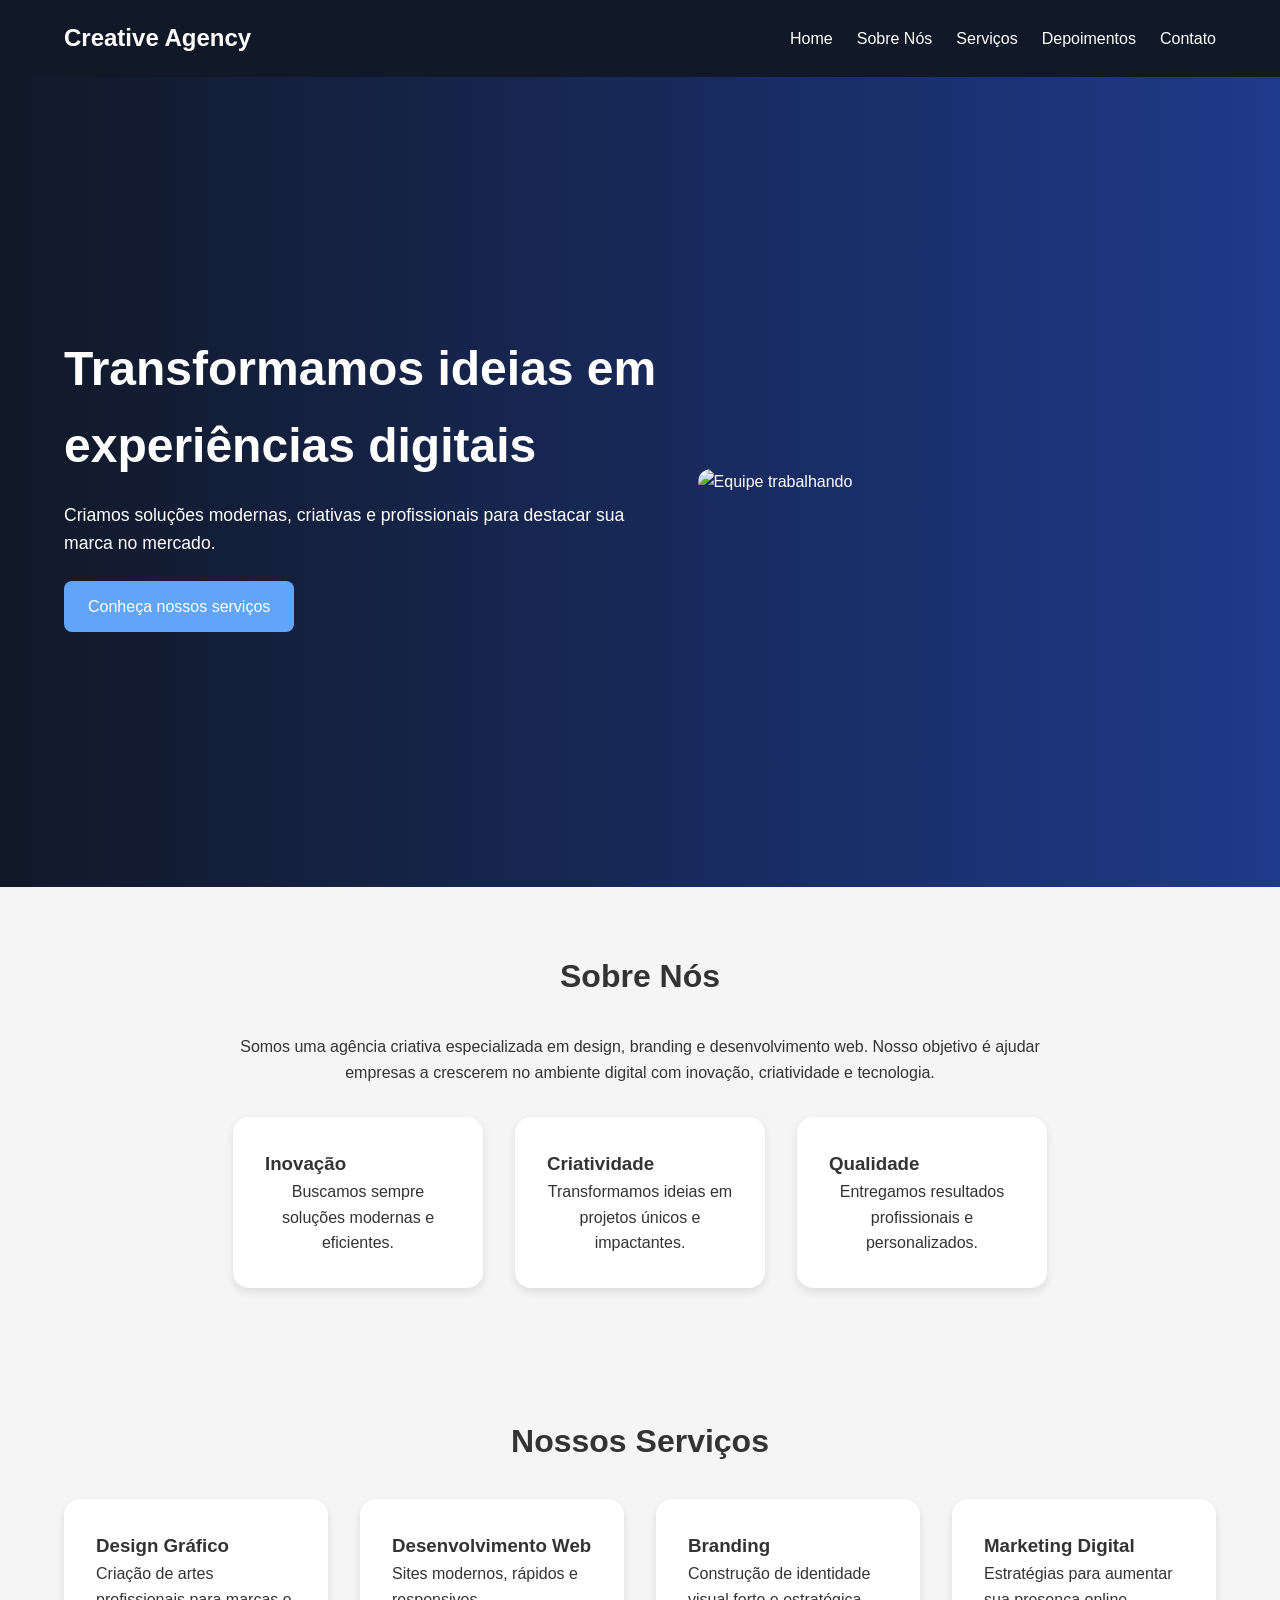
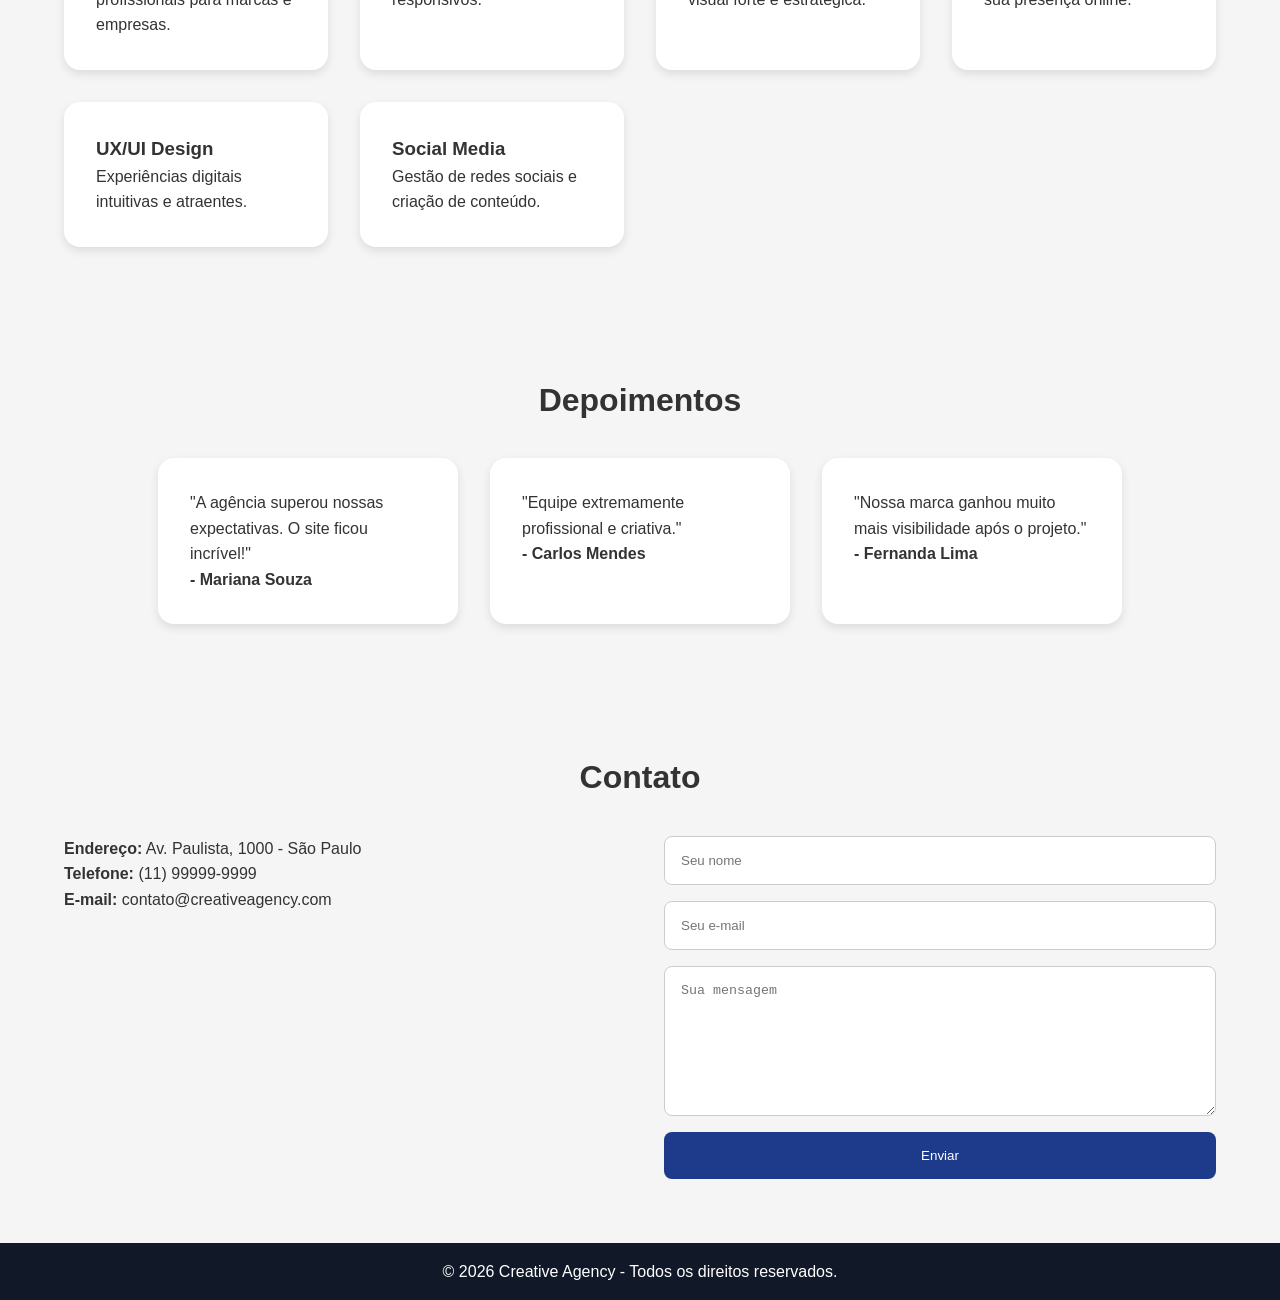
==== Nova pasta/index.html @ 71981bfc "Add files via upload" ====
<!-- index.html -->
<!DOCTYPE html>
<html lang="pt-BR">
<head>
  <meta charset="UTF-8">
  <meta name="viewport" content="width=device-width, initial-scale=1.0">
  <title>Creative Agency</title>
  <link rel="stylesheet" href="style.css"
</head>
<body>

 
  <header>
    <div class="logo">Creative Agency</div>

    <nav>
      <ul class="menu">
        <li><a href="#home">Home</a></li>
        <li><a href="#sobre">Sobre Nós</a></li>
        <li><a href="#servicos">Serviços</a></li>
        <li><a href="#depoimentos">Depoimentos</a></li>
        <li><a href="#contato">Contato</a></li>
      </ul>
    </nav>
  </header>

 
  <section id="home" class="banner">
    <div class="banner-texto">
      <h1>Transformamos ideias em experiências digitais</h1>
      <p>
        Criamos soluções modernas, criativas e profissionais para destacar sua marca no mercado.
      </p>
      <a href="#servicos" class="btn">Conheça nossos serviços</a>
    </div>

    <img 
      src="https://images.unsplash.com/photo-1522202176988-66273c2fd55f?w=800"
      srcset="
        https://images.unsplash.com/photo-1522202176988-66273c2fd55f?w=400 400w,
        https://images.unsplash.com/photo-1522202176988-66273c2fd55f?w=800 800w
      "
      sizes="(max-width: 768px) 100vw, 50vw"
      alt="Equipe trabalhando"
    >
  </section>


  <section id="sobre" class="sobre">
    <h2>Sobre Nós</h2>
    <p>
      Somos uma agência criativa especializada em design, branding e desenvolvimento web.
      Nosso objetivo é ajudar empresas a crescerem no ambiente digital com inovação,
      criatividade e tecnologia.
    </p>

    <div class="valores">
      <div class="card">
        <h3>Inovação</h3>
        <p>Buscamos sempre soluções modernas e eficientes.</p>
      </div>

      <div class="card">
        <h3>Criatividade</h3>
        <p>Transformamos ideias em projetos únicos e impactantes.</p>
      </div>

      <div class="card">
        <h3>Qualidade</h3>
        <p>Entregamos resultados profissionais e personalizados.</p>
      </div>
    </div>
  </section>


  <section id="servicos" class="servicos">
    <h2>Nossos Serviços</h2>

    <div class="grid-servicos">

      <div class="servico">
        <h3>Design Gráfico</h3>
        <p>Criação de artes profissionais para marcas e empresas.</p>
      </div>

      <div class="servico">
        <h3>Desenvolvimento Web</h3>
        <p>Sites modernos, rápidos e responsivos.</p>
      </div>

      <div class="servico">
        <h3>Branding</h3>
        <p>Construção de identidade visual forte e estratégica.</p>
      </div>

      <div class="servico">
        <h3>Marketing Digital</h3>
        <p>Estratégias para aumentar sua presença online.</p>
      </div>

      <div class="servico">
        <h3>UX/UI Design</h3>
        <p>Experiências digitais intuitivas e atraentes.</p>
      </div>

      <div class="servico">
        <h3>Social Media</h3>
        <p>Gestão de redes sociais e criação de conteúdo.</p>
      </div>

    </div>
  </section>

  <section id="depoimentos" class="depoimentos">
    <h2>Depoimentos</h2>

    <div class="comentarios">

      <div class="comentario">
        <p>
          "A agência superou nossas expectativas. O site ficou incrível!"
        </p>
        <h4>- Mariana Souza</h4>
      </div>

      <div class="comentario">
        <p>
          "Equipe extremamente profissional e criativa."
        </p>
        <h4>- Carlos Mendes</h4>
      </div>

      <div class="comentario">
        <p>
          "Nossa marca ganhou muito mais visibilidade após o projeto."
        </p>
        <h4>- Fernanda Lima</h4>
      </div>

    </div>
  </section>


  <section id="contato" class="contato">
    <h2>Contato</h2>

    <div class="contato-container">

      <div class="info-contato">
        <p><strong>Endereço:</strong> Av. Paulista, 1000 - São Paulo</p>
        <p><strong>Telefone:</strong> (11) 99999-9999</p>
        <p><strong>E-mail:</strong> contato@creativeagency.com</p>
      </div>

      <form>
        <input type="text" placeholder="Seu nome" required>

        <input type="email" placeholder="Seu e-mail" required>

        <textarea placeholder="Sua mensagem" required></textarea>

        <button type="submit">Enviar</button>
      </form>

    </div>
  </section>

  <!-- FOOTER -->
  <footer>
    <p>© 2026 Creative Agency - Todos os direitos reservados.</p>
  </footer>

</body>
</html>
---- Nova pasta/style.css ----
/* estilos.css */

* {
  margin: 0;
  padding: 0;
  box-sizing: border-box;
}

body {
  font-family: Arial, sans-serif;
  line-height: 1.6;
  background-color: #f5f5f5;
  color: #333;
}

/* HEADER */

header {
  background-color: #111827;
  color: white;
  display: flex;
  justify-content: space-between;
  align-items: center;
  padding: 1.2rem 5%;
  flex-wrap: wrap;
}

.logo {
  font-size: 1.5rem;
  font-weight: bold;
}

.menu {
  display: flex;
  gap: 1.5rem;
  list-style: none;
}

.menu a {
  color: white;
  text-decoration: none;
  transition: 0.3s;
}

.menu a:hover {
  color: #60a5fa;
}

/* BANNER */

.banner {
  min-height: 90vh;
  display: flex;
  align-items: center;
  justify-content: space-between;
  gap: 2rem;
  padding: 4rem 5%;
  background: linear-gradient(to right, #111827, #1e3a8a);
  color: white;
}

.banner-texto {
  flex: 1;
}

.banner h1 {
  font-size: 3rem;
  margin-bottom: 1rem;
}

.banner p {
  margin-bottom: 1.5rem;
  font-size: 1.1rem;
}

.banner img {
  width: 45%;
  border-radius: 1rem;
  max-width: 100%;
}

.btn {
  display: inline-block;
  padding: 0.8rem 1.5rem;
  background-color: #60a5fa;
  color: white;
  text-decoration: none;
  border-radius: 0.5rem;
  transition: 0.3s;
}

.btn:hover {
  background-color: #3b82f6;
}

/* SEÇÕES */

section {
  padding: 4rem 5%;
}

h2 {
  text-align: center;
  margin-bottom: 2rem;
  font-size: 2rem;
}

/* SOBRE */

.sobre p {
  text-align: center;
  max-width: 800px;
  margin: auto;
}

.valores {
  display: flex;
  justify-content: center;
  gap: 2rem;
  margin-top: 2rem;
  flex-wrap: wrap;
}

.card {
  background-color: white;
  padding: 2rem;
  border-radius: 1rem;
  width: 250px;
  box-shadow: 0 4px 10px rgba(0,0,0,0.1);
}

/* SERVIÇOS */

.grid-servicos {
  display: grid;
  grid-template-columns: repeat(auto-fit, minmax(250px, 1fr));
  gap: 2rem;
}

.servico {
  background-color: white;
  padding: 2rem;
  border-radius: 1rem;
  box-shadow: 0 4px 10px rgba(0,0,0,0.1);
  transition: 0.3s;
}

.servico:hover {
  transform: translateY(-5px);
}

/* DEPOIMENTOS */

.comentarios {
  display: flex;
  gap: 2rem;
  flex-wrap: wrap;
  justify-content: center;
}

.comentario {
  background-color: white;
  padding: 2rem;
  border-radius: 1rem;
  width: 300px;
  box-shadow: 0 4px 10px rgba(0,0,0,0.1);
}

/* CONTATO */

.contato-container {
  display: flex;
  gap: 3rem;
  flex-wrap: wrap;
  justify-content: center;
}

.info-contato {
  flex: 1;
  min-width: 250px;
}

form {
  flex: 1;
  display: flex;
  flex-direction: column;
  gap: 1rem;
  min-width: 250px;
}

input,
textarea {
  padding: 1rem;
  border: 1px solid #ccc;
  border-radius: 0.5rem;
  width: 100%;
}

textarea {
  min-height: 150px;
  resize: vertical;
}

button {
  padding: 1rem;
  border: none;
  background-color: #1e3a8a;
  color: white;
  border-radius: 0.5rem;
  cursor: pointer;
  transition: 0.3s;
}

button:hover {
  background-color: #2563eb;
}

/* FOOTER */

footer {
  background-color: #111827;
  color: white;
  text-align: center;
  padding: 1rem;
}

/* RESPONSIVIDADE */

@media (max-width: 768px) {

  .banner {
    flex-direction: column;
    text-align: center;
  }

  .banner img {
    width: 100%;
  }

  .menu {
    flex-direction: column;
    width: 100%;
    margin-top: 1rem;
    text-align: center;
  }

  header {
    flex-direction: column;
  }

  .banner h1 {
    font-size: 2.2rem;
  }
}
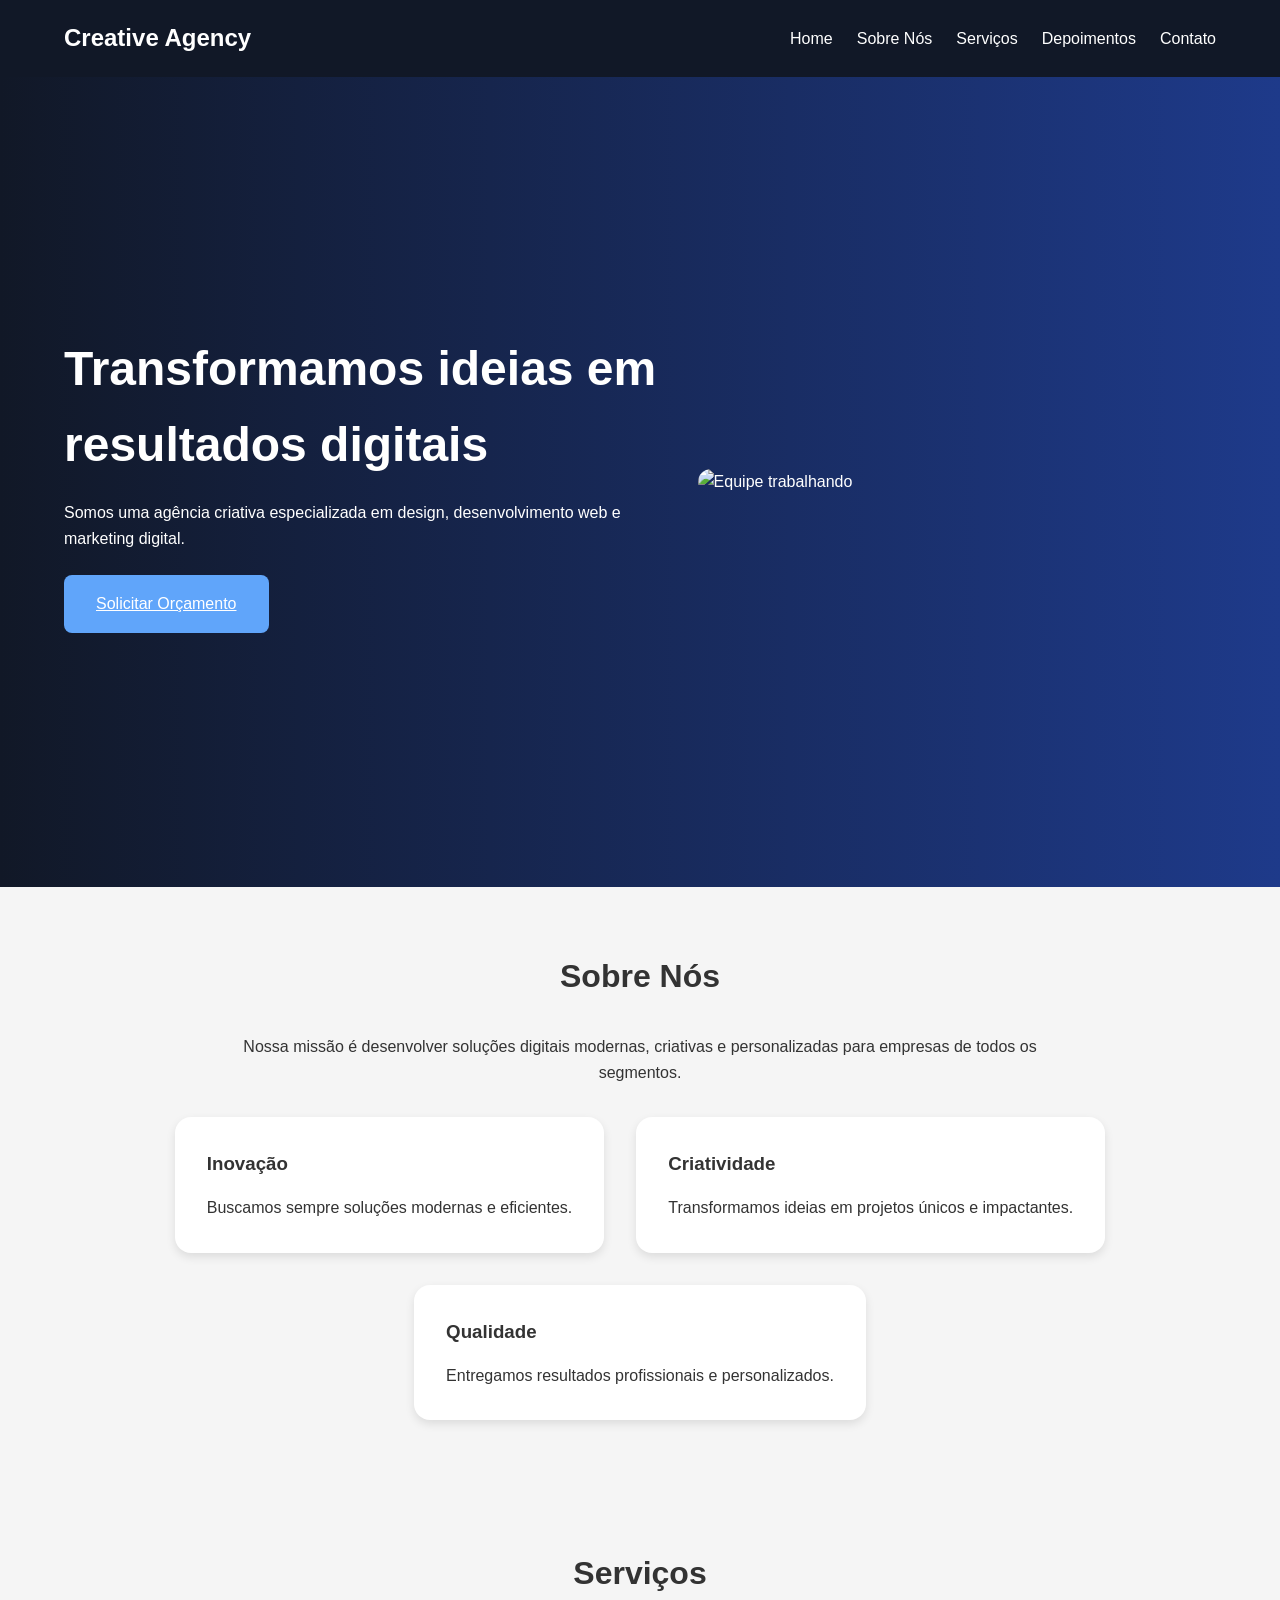
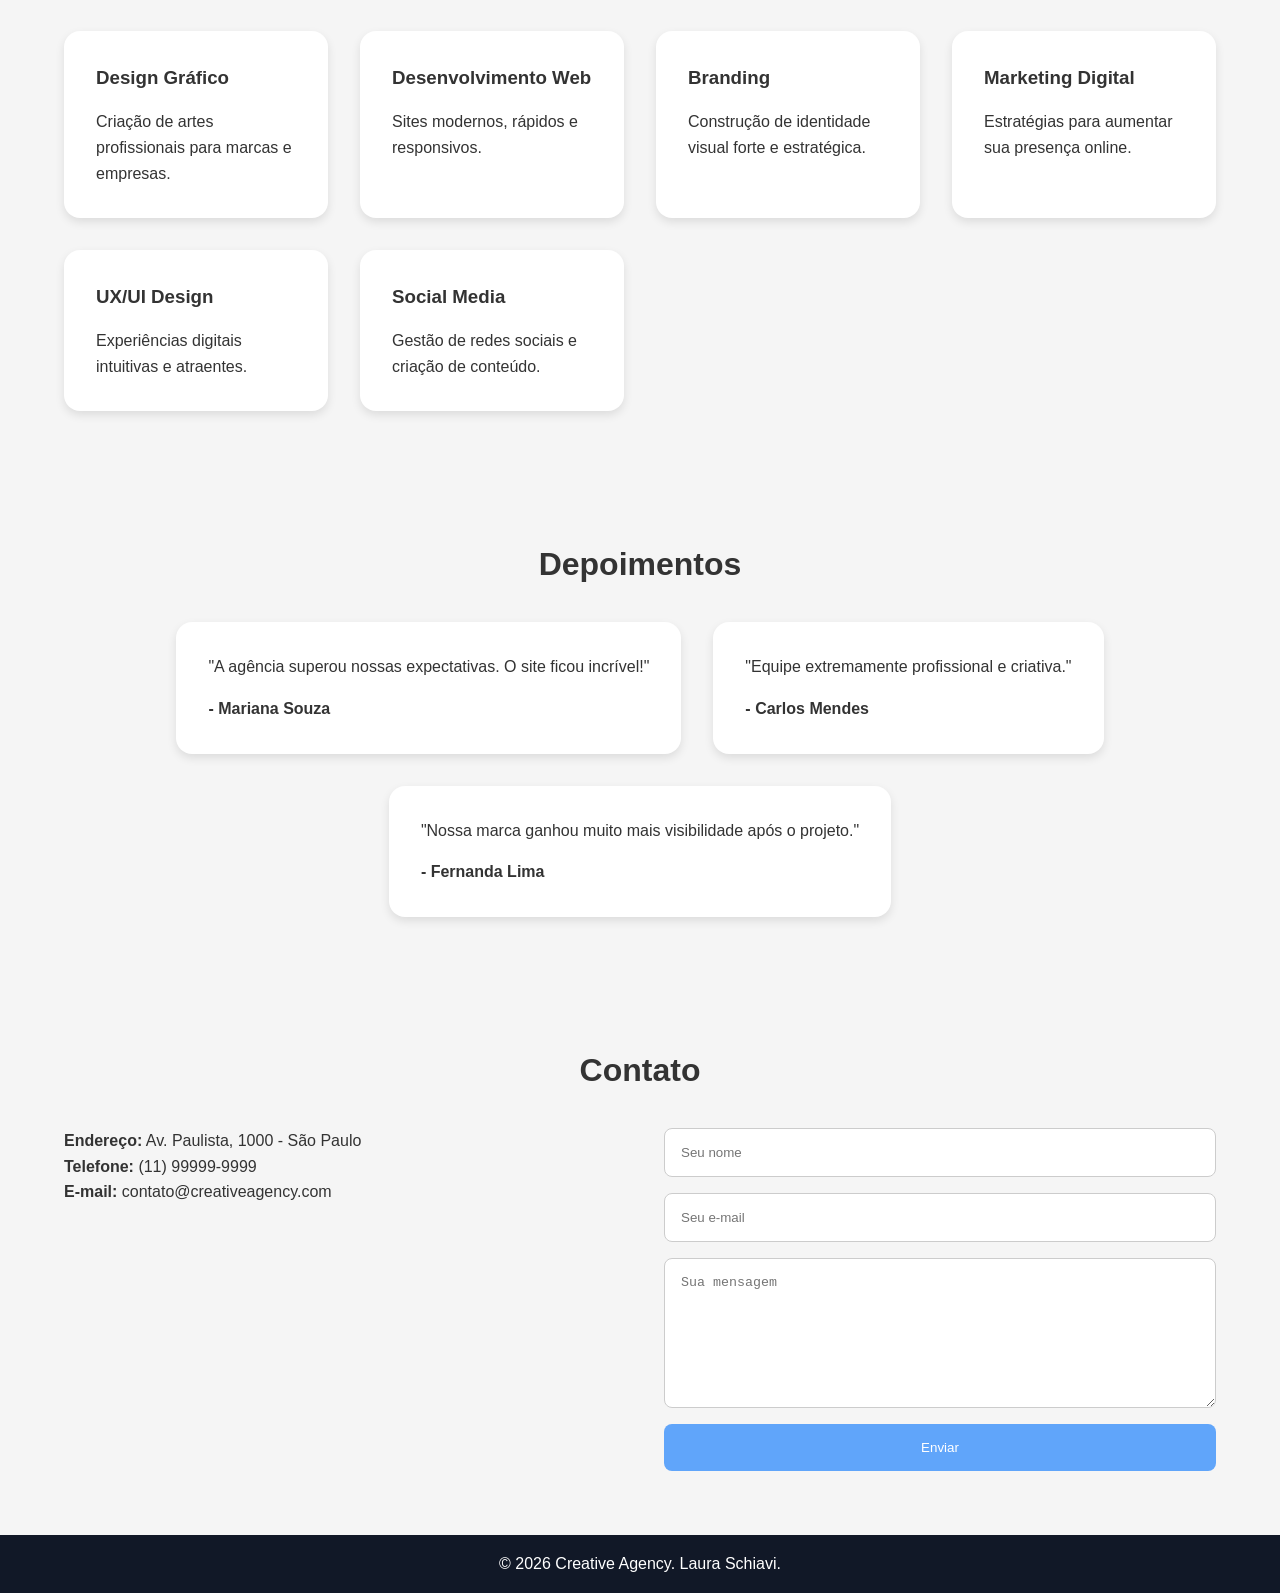
==== commit d49583f1: "Add files via upload" ====
--- a/Nova pasta/index.html
+++ b/Nova pasta/index.html
@@ -1,174 +1,233 @@
-<!-- index.html -->
 <!DOCTYPE html>
 <html lang="pt-BR">
 <head>
-  <meta charset="UTF-8">
-  <meta name="viewport" content="width=device-width, initial-scale=1.0">
-  <title>Creative Agency</title>
-  <link rel="stylesheet" href="style.css"
+    <meta charset="UTF-8">
+    <meta name="viewport" content="width=device-width, initial-scale=1.0">
+    <title>Agência Criativa Web</title>
+    <link rel="stylesheet" href="style.css">
 </head>
+
 <body>
 
- 
-  <header>
-    <div class="logo">Creative Agency</div>
-
-    <nav>
-      <ul class="menu">
-        <li><a href="#home">Home</a></li>
-        <li><a href="#sobre">Sobre Nós</a></li>
-        <li><a href="#servicos">Serviços</a></li>
-        <li><a href="#depoimentos">Depoimentos</a></li>
-        <li><a href="#contato">Contato</a></li>
-      </ul>
-    </nav>
-  </header>
-
- 
-  <section id="home" class="banner">
-    <div class="banner-texto">
-      <h1>Transformamos ideias em experiências digitais</h1>
-      <p>
-        Criamos soluções modernas, criativas e profissionais para destacar sua marca no mercado.
-      </p>
-      <a href="#servicos" class="btn">Conheça nossos serviços</a>
-    </div>
-
-    <img 
-      src="https://images.unsplash.com/photo-1522202176988-66273c2fd55f?w=800"
-      srcset="
-        https://images.unsplash.com/photo-1522202176988-66273c2fd55f?w=400 400w,
-        https://images.unsplash.com/photo-1522202176988-66273c2fd55f?w=800 800w
-      "
-      sizes="(max-width: 768px) 100vw, 50vw"
-      alt="Equipe trabalhando"
-    >
-  </section>
-
-
-  <section id="sobre" class="sobre">
-    <h2>Sobre Nós</h2>
-    <p>
-      Somos uma agência criativa especializada em design, branding e desenvolvimento web.
-      Nosso objetivo é ajudar empresas a crescerem no ambiente digital com inovação,
-      criatividade e tecnologia.
-    </p>
-
-    <div class="valores">
-      <div class="card">
-        <h3>Inovação</h3>
-        <p>Buscamos sempre soluções modernas e eficientes.</p>
-      </div>
-
-      <div class="card">
-        <h3>Criatividade</h3>
-        <p>Transformamos ideias em projetos únicos e impactantes.</p>
-      </div>
-
-      <div class="card">
-        <h3>Qualidade</h3>
-        <p>Entregamos resultados profissionais e personalizados.</p>
-      </div>
-    </div>
-  </section>
-
-
-  <section id="servicos" class="servicos">
-    <h2>Nossos Serviços</h2>
-
-    <div class="grid-servicos">
-
-      <div class="servico">
-        <h3>Design Gráfico</h3>
-        <p>Criação de artes profissionais para marcas e empresas.</p>
-      </div>
-
-      <div class="servico">
-        <h3>Desenvolvimento Web</h3>
-        <p>Sites modernos, rápidos e responsivos.</p>
-      </div>
-
-      <div class="servico">
-        <h3>Branding</h3>
-        <p>Construção de identidade visual forte e estratégica.</p>
-      </div>
-
-      <div class="servico">
-        <h3>Marketing Digital</h3>
-        <p>Estratégias para aumentar sua presença online.</p>
-      </div>
-
-      <div class="servico">
-        <h3>UX/UI Design</h3>
-        <p>Experiências digitais intuitivas e atraentes.</p>
-      </div>
-
-      <div class="servico">
-        <h3>Social Media</h3>
-        <p>Gestão de redes sociais e criação de conteúdo.</p>
-      </div>
-
-    </div>
-  </section>
-
-  <section id="depoimentos" class="depoimentos">
-    <h2>Depoimentos</h2>
-
-    <div class="comentarios">
-
-      <div class="comentario">
-        <p>
-          "A agência superou nossas expectativas. O site ficou incrível!"
+    <!-- HEADER -->
+    <header class="header">
+
+        <div class="logo">Creative Agency</div>
+
+        <nav class="nav">
+            <ul class="nav__menu">
+                <li class="nav__item"><a class="nav__link" href="#home">Home</a></li>
+                <li class="nav__item"><a class="nav__link" href="#sobre">Sobre Nós</a></li>
+                <li class="nav__item"><a class="nav__link" href="#servicos">Serviços</a></li>
+                <li class="nav__item"><a class="nav__link" href="#depoimentos">Depoimentos</a></li>
+                <li class="nav__item"><a class="nav__link" href="#contato">Contato</a></li>
+            </ul>
+        </nav>
+
+    </header>
+
+    <!-- BANNER -->
+    <section class="banner" id="home">
+
+        <div class="banner__content">
+
+            <h1 class="banner__title">
+                Transformamos ideias em resultados digitais
+            </h1>
+
+            <p class="banner__text">
+                Somos uma agência criativa especializada em design,
+                desenvolvimento web e marketing digital.
+            </p>
+
+            <a href="#contato" class="button button--primary">
+                Solicitar Orçamento
+            </a>
+
+        </div>
+
+        <img
+            class="banner__image"
+            src="https://images.unsplash.com/photo-1522202176988-66273c2fd55f?w=800"
+            srcset="
+                https://images.unsplash.com/photo-1522202176988-66273c2fd55f?w=400 400w,
+                https://images.unsplash.com/photo-1522202176988-66273c2fd55f?w=800 800w"
+            sizes="(max-width:768px) 100vw, 50vw"
+            alt="Equipe trabalhando">
+
+    </section>
+
+    <!-- SOBRE -->
+    <section id="sobre">
+
+        <h2>Sobre Nós</h2>
+
+        <p style="text-align:center; max-width:800px; margin:auto;">
+            Nossa missão é desenvolver soluções digitais modernas,
+            criativas e personalizadas para empresas de todos os
+            segmentos.
         </p>
-        <h4>- Mariana Souza</h4>
-      </div>
-
-      <div class="comentario">
-        <p>
-          "Equipe extremamente profissional e criativa."
-        </p>
-        <h4>- Carlos Mendes</h4>
-      </div>
-
-      <div class="comentario">
-        <p>
-          "Nossa marca ganhou muito mais visibilidade após o projeto."
-        </p>
-        <h4>- Fernanda Lima</h4>
-      </div>
-
-    </div>
-  </section>
-
-
-  <section id="contato" class="contato">
-    <h2>Contato</h2>
-
-    <div class="contato-container">
-
-      <div class="info-contato">
-        <p><strong>Endereço:</strong> Av. Paulista, 1000 - São Paulo</p>
-        <p><strong>Telefone:</strong> (11) 99999-9999</p>
-        <p><strong>E-mail:</strong> contato@creativeagency.com</p>
-      </div>
-
-      <form>
-        <input type="text" placeholder="Seu nome" required>
-
-        <input type="email" placeholder="Seu e-mail" required>
-
-        <textarea placeholder="Sua mensagem" required></textarea>
-
-        <button type="submit">Enviar</button>
-      </form>
-
-    </div>
-  </section>
-
-  <!-- FOOTER -->
-  <footer>
-    <p>© 2026 Creative Agency - Todos os direitos reservados.</p>
-  </footer>
+
+        <div class="values">
+
+            <div class="card card--value">
+                <h3 class="card__title">Inovação</h3>
+                <p class="card__text">
+                    Buscamos sempre soluções modernas e eficientes.
+                </p>
+            </div>
+
+            <div class="card card--value">
+                <h3 class="card__title">Criatividade</h3>
+                <p class="card__text">
+                    Transformamos ideias em projetos únicos e impactantes.
+                </p>
+            </div>
+
+            <div class="card card--value">
+                <h3 class="card__title">Qualidade</h3>
+                <p class="card__text">
+                    Entregamos resultados profissionais e personalizados.
+                </p>
+            </div>
+
+        </div>
+
+    </section>
+
+    <!-- SERVIÇOS -->
+    <section id="servicos">
+
+        <h2>Serviços</h2>
+
+        <div class="services">
+
+            <article class="card card--service">
+                <h3 class="card__title">Design Gráfico</h3>
+                <p class="card__text">
+                    Criação de artes profissionais para marcas e empresas.
+                </p>
+            </article>
+
+            <article class="card card--service">
+                <h3 class="card__title">Desenvolvimento Web</h3>
+                <p class="card__text">
+                    Sites modernos, rápidos e responsivos.
+                </p>
+            </article>
+
+            <article class="card card--service">
+                <h3 class="card__title">Branding</h3>
+                <p class="card__text">
+                    Construção de identidade visual forte e estratégica.
+                </p>
+            </article>
+
+            <article class="card card--service">
+                <h3 class="card__title">Marketing Digital</h3>
+                <p class="card__text">
+                    Estratégias para aumentar sua presença online.
+                </p>
+            </article>
+
+            <article class="card card--service">
+                <h3 class="card__title">UX/UI Design</h3>
+                <p class="card__text">
+                    Experiências digitais intuitivas e atraentes.
+                </p>
+            </article>
+
+            <article class="card card--service">
+                <h3 class="card__title">Social Media</h3>
+                <p class="card__text">
+                    Gestão de redes sociais e criação de conteúdo.
+                </p>
+            </article>
+
+        </div>
+
+    </section>
+
+    <!-- DEPOIMENTOS -->
+    <section id="depoimentos">
+
+        <h2>Depoimentos</h2>
+
+        <div class="testimonials">
+
+            <article class="card card--testimonial">
+                <p class="card__text">
+                    "A agência superou nossas expectativas. O site ficou incrível!"
+                </p>
+                <h4 class="card__author">- Mariana Souza</h4>
+            </article>
+
+            <article class="card card--testimonial">
+                <p class="card__text">
+                    "Equipe extremamente profissional e criativa."
+                </p>
+                <h4 class="card__author">- Carlos Mendes</h4>
+            </article>
+
+            <article class="card card--testimonial">
+                <p class="card__text">
+                    "Nossa marca ganhou muito mais visibilidade após o projeto."
+                </p>
+                <h4 class="card__author">- Fernanda Lima</h4>
+            </article>
+
+        </div>
+
+    </section>
+
+    <!-- CONTATO -->
+    <section id="contato">
+
+        <h2>Contato</h2>
+
+        <div class="contact">
+
+            <div class="contact__info">
+                <p><strong>Endereço:</strong> Av. Paulista, 1000 - São Paulo</p>
+                <p><strong>Telefone:</strong> (11) 99999-9999</p>
+                <p><strong>E-mail:</strong> contato@creativeagency.com</p>
+            </div>
+
+            <form class="contact__form">
+
+                <input
+                    class="form__input"
+                    type="text"
+                    placeholder="Seu nome"
+                    required>
+
+                <input
+                    class="form__input"
+                    type="email"
+                    placeholder="Seu e-mail"
+                    required>
+
+                <textarea
+                    class="form__textarea"
+                    placeholder="Sua mensagem"
+                    required></textarea>
+
+                <button
+                    class="button button--primary"
+                    type="submit">
+                    Enviar
+                </button>
+
+            </form>
+
+        </div>
+
+    </section>
+
+    <!-- FOOTER -->
+    <footer class="footer">
+        <p>&copy; 2026 Creative Agency. Laura Schiavi.</p>
+    </footer>
 
 </body>
 </html>
--- a/Nova pasta/style.css
+++ b/Nova pasta/style.css
@@ -1,254 +1,257 @@
-/* estilos.css */
-
-* {
-  margin: 0;
-  padding: 0;
-  box-sizing: border-box;
-}
-
-body {
-  font-family: Arial, sans-serif;
-  line-height: 1.6;
-  background-color: #f5f5f5;
-  color: #333;
-}
-
-/* HEADER */
-
-header {
-  background-color: #111827;
-  color: white;
-  display: flex;
-  justify-content: space-between;
-  align-items: center;
-  padding: 1.2rem 5%;
-  flex-wrap: wrap;
-}
-
-.logo {
-  font-size: 1.5rem;
-  font-weight: bold;
-}
-
-.menu {
-  display: flex;
-  gap: 1.5rem;
-  list-style: none;
-}
-
-.menu a {
-  color: white;
-  text-decoration: none;
-  transition: 0.3s;
-}
-
-.menu a:hover {
-  color: #60a5fa;
-}
-
-/* BANNER */
-
-.banner {
-  min-height: 90vh;
-  display: flex;
-  align-items: center;
-  justify-content: space-between;
-  gap: 2rem;
-  padding: 4rem 5%;
-  background: linear-gradient(to right, #111827, #1e3a8a);
-  color: white;
-}
-
-.banner-texto {
-  flex: 1;
-}
-
-.banner h1 {
-  font-size: 3rem;
-  margin-bottom: 1rem;
-}
-
-.banner p {
-  margin-bottom: 1.5rem;
-  font-size: 1.1rem;
-}
-
-.banner img {
-  width: 45%;
-  border-radius: 1rem;
-  max-width: 100%;
-}
-
-.btn {
-  display: inline-block;
-  padding: 0.8rem 1.5rem;
-  background-color: #60a5fa;
-  color: white;
-  text-decoration: none;
-  border-radius: 0.5rem;
-  transition: 0.3s;
-}
-
-.btn:hover {
-  background-color: #3b82f6;
-}
-
-/* SEÇÕES */
-
-section {
-  padding: 4rem 5%;
-}
-
-h2 {
-  text-align: center;
-  margin-bottom: 2rem;
-  font-size: 2rem;
-}
-
-/* SOBRE */
-
-.sobre p {
-  text-align: center;
-  max-width: 800px;
-  margin: auto;
-}
-
-.valores {
-  display: flex;
-  justify-content: center;
-  gap: 2rem;
-  margin-top: 2rem;
-  flex-wrap: wrap;
-}
-
-.card {
-  background-color: white;
-  padding: 2rem;
-  border-radius: 1rem;
-  width: 250px;
-  box-shadow: 0 4px 10px rgba(0,0,0,0.1);
-}
-
-/* SERVIÇOS */
-
-.grid-servicos {
-  display: grid;
-  grid-template-columns: repeat(auto-fit, minmax(250px, 1fr));
-  gap: 2rem;
-}
-
-.servico {
-  background-color: white;
-  padding: 2rem;
-  border-radius: 1rem;
-  box-shadow: 0 4px 10px rgba(0,0,0,0.1);
-  transition: 0.3s;
-}
-
-.servico:hover {
-  transform: translateY(-5px);
-}
-
-/* DEPOIMENTOS */
-
-.comentarios {
-  display: flex;
-  gap: 2rem;
-  flex-wrap: wrap;
-  justify-content: center;
-}
-
-.comentario {
-  background-color: white;
-  padding: 2rem;
-  border-radius: 1rem;
-  width: 300px;
-  box-shadow: 0 4px 10px rgba(0,0,0,0.1);
-}
-
-/* CONTATO */
-
-.contato-container {
-  display: flex;
-  gap: 3rem;
-  flex-wrap: wrap;
-  justify-content: center;
-}
-
-.info-contato {
-  flex: 1;
-  min-width: 250px;
-}
-
-form {
-  flex: 1;
-  display: flex;
-  flex-direction: column;
-  gap: 1rem;
-  min-width: 250px;
-}
-
-input,
-textarea {
-  padding: 1rem;
-  border: 1px solid #ccc;
-  border-radius: 0.5rem;
-  width: 100%;
-}
-
-textarea {
-  min-height: 150px;
-  resize: vertical;
-}
-
-button {
-  padding: 1rem;
-  border: none;
-  background-color: #1e3a8a;
-  color: white;
-  border-radius: 0.5rem;
-  cursor: pointer;
-  transition: 0.3s;
-}
-
-button:hover {
-  background-color: #2563eb;
-}
-
-/* FOOTER */
-
-footer {
-  background-color: #111827;
-  color: white;
-  text-align: center;
-  padding: 1rem;
-}
-
-/* RESPONSIVIDADE */
-
-@media (max-width: 768px) {
-
-  .banner {
-    flex-direction: column;
-    text-align: center;
-  }
-
-  .banner img {
-    width: 100%;
-  }
-
-  .menu {
-    flex-direction: column;
-    width: 100%;
-    margin-top: 1rem;
-    text-align: center;
-  }
-
-  header {
-    flex-direction: column;
-  }
-
-  .banner h1 {
-    font-size: 2.2rem;
-  }
+/* ===========================
+   RESET
+=========================== */
+
+*{
+    margin:0;
+    padding:0;
+    box-sizing:border-box;
+}
+
+body{
+    font-family:Arial,sans-serif;
+    line-height:1.6;
+    background:#f5f5f5;
+    color:#333;
+}
+
+section{
+    padding:4rem 5%;
+}
+
+h2{
+    text-align:center;
+    margin-bottom:2rem;
+    font-size:2rem;
+}
+
+/* ===========================
+   HEADER
+=========================== */
+
+.header{
+    background:#111827;
+    color:#fff;
+    display:flex;
+    justify-content:space-between;
+    align-items:center;
+    padding:1.2rem 5%;
+    flex-wrap:wrap;
+}
+
+.logo{
+    font-size:1.5rem;
+    font-weight:bold;
+}
+
+/* ===========================
+   NAV
+=========================== */
+
+.nav__menu{
+    display:flex;
+    list-style:none;
+    gap:1.5rem;
+}
+
+.nav__link{
+    color:#fff;
+    text-decoration:none;
+    transition:.3s;
+}
+
+.nav__link:hover{
+    color:#60a5fa;
+}
+
+/* ===========================
+   BANNER
+=========================== */
+
+.banner{
+    display:flex;
+    justify-content:space-between;
+    align-items:center;
+    gap:2rem;
+    min-height:90vh;
+    padding:4rem 5%;
+    color:#fff;
+    background:linear-gradient(to right,#111827,#1e3a8a);
+}
+
+.banner__content{
+    flex:1;
+}
+
+.banner__title{
+    font-size:3rem;
+    margin-bottom:1rem;
+}
+
+.banner__text{
+    margin-bottom:1.5rem;
+}
+
+.banner__image{
+    width:45%;
+    max-width:100%;
+    border-radius:16px;
+}
+
+/* ===========================
+   BOTÃO
+=========================== */
+
+.button{
+    display:inline-block;
+    padding:1rem 2rem;
+    border:none;
+    border-radius:8px;
+    cursor:pointer;
+    transition:.3s;
+}
+
+.button--primary{
+    background:#60a5fa;
+    color:#fff;
+}
+
+.button--primary:hover{
+    background:#2563eb;
+}
+
+/* ===========================
+   CARDS
+=========================== */
+
+.card{
+    background:#fff;
+    padding:2rem;
+    border-radius:16px;
+    box-shadow:0 4px 10px rgba(0,0,0,.1);
+}
+
+.card__title{
+    margin-bottom:1rem;
+}
+
+.card__author{
+    margin-top:1rem;
+    font-weight:bold;
+}
+
+.card--service:hover{
+    transform:translateY(-5px);
+    transition:.3s;
+}
+
+/* ===========================
+   VALORES
+=========================== */
+
+.values{
+    display:flex;
+    justify-content:center;
+    gap:2rem;
+    flex-wrap:wrap;
+    margin-top:2rem;
+}
+
+/* ===========================
+   SERVIÇOS
+=========================== */
+
+.services{
+    display:grid;
+    grid-template-columns:repeat(auto-fit,minmax(250px,1fr));
+    gap:2rem;
+}
+
+/* ===========================
+   DEPOIMENTOS
+=========================== */
+
+.testimonials{
+    display:flex;
+    justify-content:center;
+    flex-wrap:wrap;
+    gap:2rem;
+}
+
+/* ===========================
+   CONTATO
+=========================== */
+
+.contact{
+    display:flex;
+    gap:3rem;
+    flex-wrap:wrap;
+}
+
+.contact__info,
+.contact__form{
+    flex:1;
+    min-width:250px;
+}
+
+.contact__form{
+    display:flex;
+    flex-direction:column;
+    gap:1rem;
+}
+
+.form__input,
+.form__textarea{
+    width:100%;
+    padding:1rem;
+    border:1px solid #ccc;
+    border-radius:8px;
+}
+
+.form__textarea{
+    resize:vertical;
+    min-height:150px;
+}
+
+/* ===========================
+   FOOTER
+=========================== */
+
+.footer{
+    background:#111827;
+    color:#fff;
+    text-align:center;
+    padding:1rem;
+}
+
+/* ===========================
+   RESPONSIVO
+=========================== */
+
+@media(max-width:768px){
+
+    .header{
+        flex-direction:column;
+    }
+
+    .nav__menu{
+        flex-direction:column;
+        width:100%;
+        text-align:center;
+        margin-top:1rem;
+    }
+
+    .banner{
+        flex-direction:column;
+        text-align:center;
+    }
+
+    .banner__image{
+        width:100%;
+    }
+
+    .banner__title{
+        font-size:2.2rem;
+    }
+
 }
